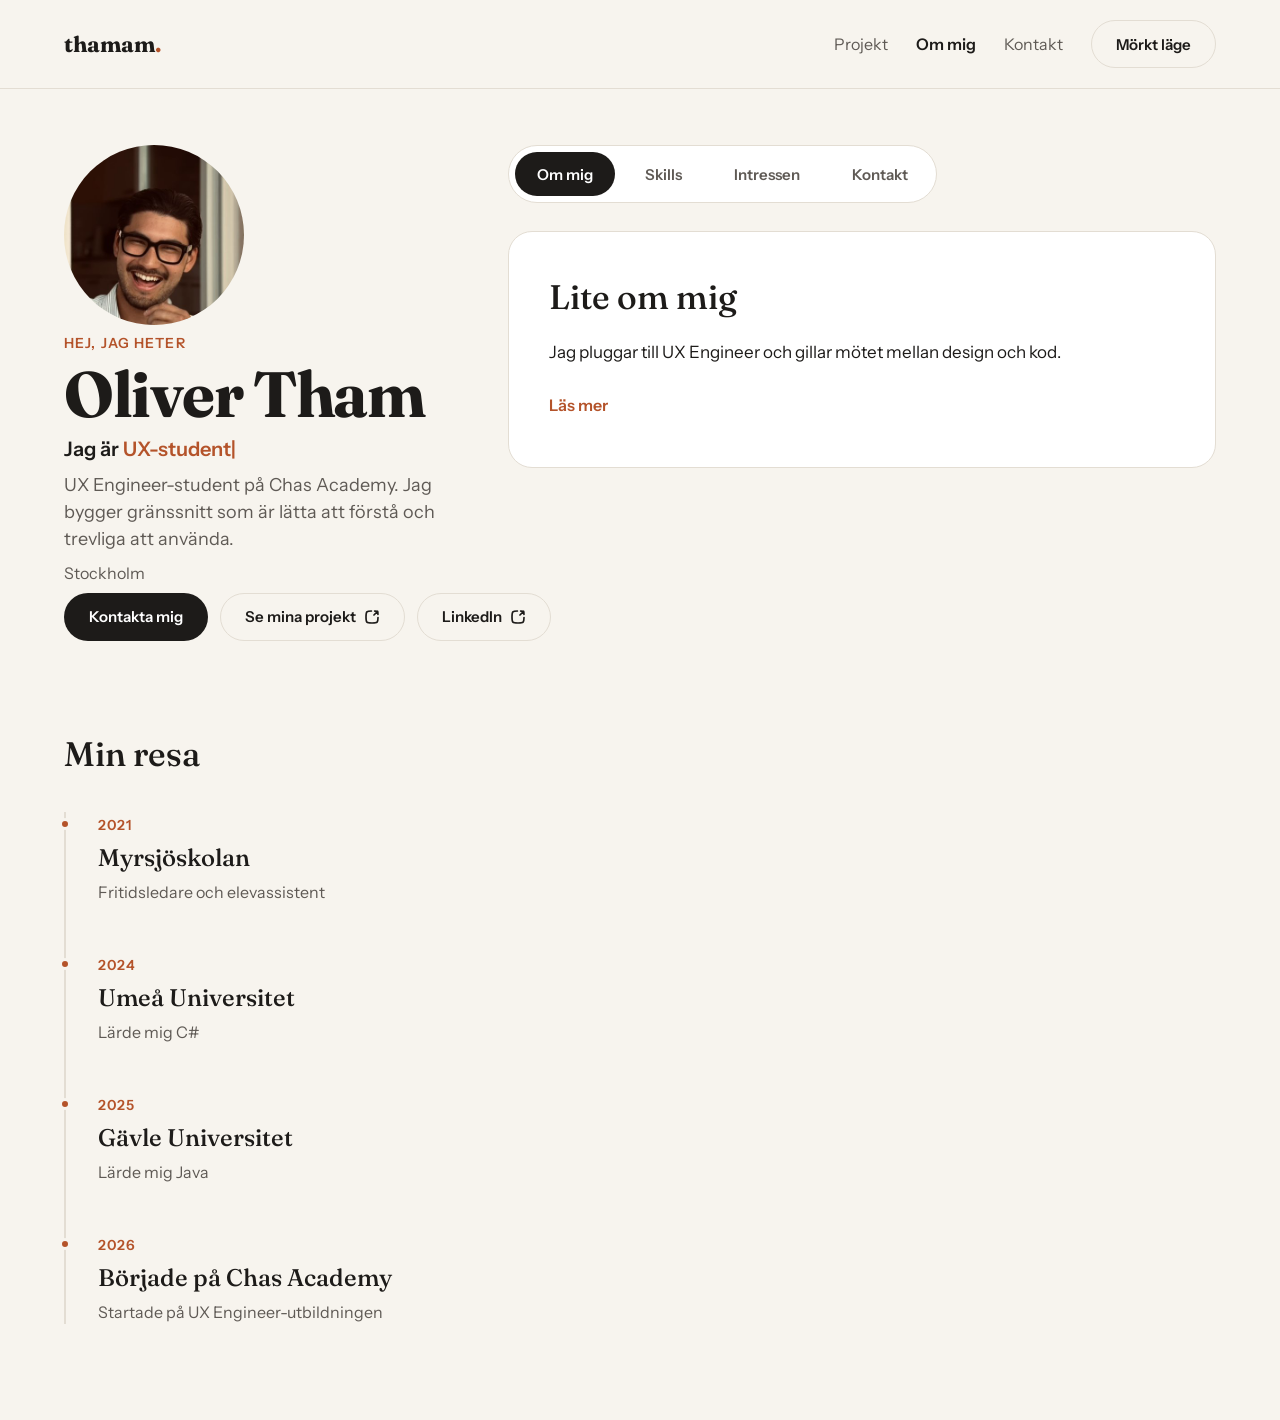
==== index.html @ d48591b9 "Lägg till SVG-ikoner för externa länkar och justera CSS för att inkludera dem" ====
<!doctype html>
<html lang="sv">
  <head>
    <meta charset="UTF-8" />
    <meta name="viewport" content="width=device-width, initial-scale=1.0" />
    <title>Om mig – Oliver Tham</title>
    <meta
      name="description"
      content="Oliver Tham – UX Engineer-student på Chas Academy i Stockholm. Jag bygger gränssnitt som är lätta att förstå och trevliga att använda."
    />

    <!-- Favicon -->
    <link rel="icon" type="image/png" sizes="32x32" href="favicon-32.png" />
    <link rel="apple-touch-icon" href="apple-touch-icon.png" />

    <!-- Förhandsvisning när länken delas (LinkedIn) -->
    <meta property="og:type" content="website" />
    <meta property="og:url" content="https://gittytham.github.io/Om-mig/" />
    <meta property="og:title" content="Oliver Tham – UX Engineer-student" />
    <meta
      property="og:description"
      content="Jag bygger gränssnitt som är lätta att förstå och trevliga att använda."
    />
    <meta
      property="og:image"
      content="https://gittytham.github.io/Om-mig/og-image.jpg"
    />
    <meta property="og:image:width" content="1200" />
    <meta property="og:image:height" content="630" />
    <meta name="twitter:card" content="summary_large_image" />

    <link rel="preconnect" href="https://fonts.googleapis.com" />
    <link rel="preconnect" href="https://fonts.gstatic.com" crossorigin />
    <link
      href="https://fonts.googleapis.com/css2?family=Fraunces:opsz,wght@9..144,500;9..144,700&family=Instrument+Sans:wght@400;500;600&display=swap"
      rel="stylesheet"
    />
    <link rel="stylesheet" href="styles.css" />
    <!--  mörkt läge direkt, innan sidan öppnas, så den inte blinkar vitt -->
    <script>
      try {
        const saved = localStorage.getItem("theme");
        const prefersDark = matchMedia("(prefers-color-scheme: dark)").matches;
        if (saved === "dark" || (!saved && prefersDark)) {
          document.documentElement.classList.add("dark");
        }
      } catch (e) {}
    </script>
    <script src="script.js" defer></script>
  </head>
  <body>
    <header class="site-header">
      <a href="#" class="logo">thamam<span class="logo-dot">.</span></a>
      <nav>
        <a href="https://github.com/GittyTham" target="_blank" rel="noopener"
          >Projekt</a
        >
        <a href="#" aria-current="page">Om mig</a>
        <a href="#kontakt">Kontakt</a>
        <button id="theme-toggle" type="button" aria-pressed="false">
          Mörkt läge
        </button>
      </nav>
    </header>

    <main class="layout">
      <!-- Vänster spalten: profil -->
      <section class="profile">
        <img
          src="Oliver-profil.jpg"
          alt="Porträtt av Oliver Tham"
          class="profile-img"
        />
        <p class="eyebrow">Hej, jag heter</p>
        <h1>Oliver Tham</h1>
        <p class="role" aria-label="Jag är UX-student, kodare och designer">
          <span aria-hidden="true"
            >Jag är <span id="typewriter"></span
            ><span class="cursor">|</span></span
          >
        </p>
        <p class="intro">
          UX Engineer-student på Chas Academy. Jag bygger gränssnitt som är
          lätta att förstå och trevliga att använda.
        </p>
        <p class="location">Stockholm</p>
        <div class="buttons">
          <a href="#kontakt" class="btn btn-primary">Kontakta mig</a>
          <a
            href="https://github.com/GittyTham"
            class="btn btn-secondary btn-external"
            target="_blank"
            rel="noopener"
            >Se mina projekt</a
          >
          <a
            href="https://www.linkedin.com/in/oliver-tham-765064226/"
            class="btn btn-secondary btn-external"
            target="_blank"
            rel="noopener"
            >LinkedIn</a
          >
        </div>
      </section>

      <!-- Höger spalt - flikar -->
      <section class="content">
        <div class="tabs" role="tablist" aria-label="Om mig">
          <button
            class="tab active"
            data-tab="om"
            id="tab-om"
            aria-controls="om"
            role="tab"
            aria-selected="true"
          >
            Om mig
          </button>
          <button
            class="tab"
            data-tab="skills"
            id="tab-skills"
            aria-controls="skills"
            role="tab"
            aria-selected="false"
          >
            Skills
          </button>
          <button
            class="tab"
            data-tab="intressen"
            id="tab-intressen"
            aria-controls="intressen"
            role="tab"
            aria-selected="false"
          >
            Intressen
          </button>
          <button
            class="tab"
            data-tab="kontakt"
            id="tab-kontakt"
            aria-controls="kontakt"
            role="tab"
            aria-selected="false"
          >
            Kontakt
          </button>
        </div>

        <div
          class="panel"
          id="om"
          role="tabpanel"
          aria-labelledby="tab-om"
          tabindex="0"
        >
          <h2>Lite om mig</h2>
          <p>
            Jag pluggar till UX Engineer och gillar mötet mellan design och kod.
          </p>
          <!-- Visa mer class/button -->
          <p class="more-text" hidden>
            Jag har gjort/varit med på två hackathons. Ett var med Chas och ett
            var med företaget Sogeti.
          </p>
          <button id="read-more" type="button" aria-expanded="false">
            Läs mer
          </button>
        </div>
        <div
          class="panel"
          id="skills"
          role="tabpanel"
          aria-labelledby="tab-skills"
          tabindex="0"
          hidden
        >
          <h2>Det jag jobbar med</h2>
          <ul class="skill-list">
            <li>HTML - Grundläggande</li>
            <li>CSS - Grundläggande</li>
            <li>JavaScript - Lär mig nu</li>
            <li>C# - Grundläggande</li>
            <li>Java - Grundläggande</li>
          </ul>
        </div>
        <div
          class="panel"
          id="intressen"
          role="tabpanel"
          aria-labelledby="tab-intressen"
          tabindex="0"
          hidden
        >
          <h2>Utanför studierna</h2>
          <ul class="interest-list">
            <li>Spela dataspel</li>
            <li>Umgås med kompisar</li>
            <li>Kolla på film</li>
            <li>Laga mat</li>
          </ul>
        </div>

        <div
          class="panel"
          id="kontakt"
          role="tabpanel"
          aria-labelledby="tab-kontakt"
          tabindex="0"
          hidden
        >
          <h2>Säg hej</h2>
          <form id="contact-form" novalidate>
            <label for="namn">Namn</label>
            <input type="text" id="namn" name="namn" required />

            <label for="epost">E-post</label>
            <input type="email" name="epost" id="epost" required />

            <label for="meddelande">Meddelande</label>
            <textarea
              id="meddelande"
              name="meddelande"
              rows="4"
              required
            ></textarea>

            <button type="submit">Skicka</button>
            <p id="form-message" class="form-message" role="status"></p>
          </form>
        </div>
      </section>
    </main>
    <!-- TIMELINE -->
    <section class="timeline-section">
      <h2>Min resa</h2>

      <ol class="timeline"></ol>
      <!-- <li class="timeline-item">
          <span class="timeline-year">2021</span>
          <h3>Jobbade på Myrsjöskolan</h3>
          <p>Fritidspedagog och extra stöd</p>
        </li>

        <li class="timeline-item">
          <span class="timeline-year">2025</span>
          <h3>Umeå Universitet</h3>
          <p>Lärde mig C#</p>
        </li>

        <li class="timeline-item">
          <span class="timeline-year">2025</span>
          <h3>Gävle Universitet</h3>
          <p>Lärde mig Java</p>
        </li>

        <li class="timeline-item">
          <span class="timeline-year">2026</span>
          <h3>Började på Chas Academy</h3>
          <p>Startade på UX Engineer-utbildningen</p>
        </li> -->
    </section>
  </body>
</html>
---- styles.css ----
/* Variablerna med färger */
:root {
  --bg: #f7f4ee;
  --surface: #ffffff;
  --text: #1d1b19;
  --muted: #5f5a55;
  --border: #e3ddd3;
  --accent: #b4532a;
  --btn-bg: #1d1b19;
  --btn-text: #ffffff;
  --error: #b3261e;
  --success: #2f6f4e;

  --font-display: "Fraunces", Georgia, serif;
  --font-body: "Instrument Sans", system-ui, sans-serif;
  --radius: 1.5rem;
}

/* Mörkt Läge */
html.dark {
  --bg: #16151a;
  --surface: #201f25;
  --text: #f2efe8;
  --muted: #a8a4a0;
  --border: #35333b;
  --accent: #e08a5f;
  --btn-bg: #f2efe8;
  --btn-text: #16151a;
  --error: #f2a39c;
  --success: #8fd3ad;
}

/* Grund */
*,
*::before,
*::after {
  box-sizing: border-box;
}
body {
  margin: 0;
  font-family: var(--font-body);
  line-height: 1.5;
  background: var(--bg);
  color: var(--text);
  transition:
    background 0.25s,
    color 0.25s;
}
img {
  max-width: 100%;
  display: block;
}

/* Osäker om jag ska ha kvar ( !important)? . Den gör så att hidden alltid döljer, även om vi sätter display på elementet */
[hidden] {
  display: none;
}

/* header */
.site-header {
  display: flex;
  justify-content: space-between;
  align-items: center;
  padding: 1.25rem 4rem;
}
.site-header nav {
  display: flex;
  align-items: center;
  gap: 1.75rem;
}

/* Huvud layout - två spalter */
.layout {
  display: grid;
  grid-template-columns: 23.75rem 1fr;
  gap: 4rem;
  max-width: 80rem;
  margin: 0 auto;
  padding: 3.5rem 4rem;
}

/* vänster profil */
.profile {
  display: flex;
  flex-direction: column;
  gap: 0.5rem;
}
.profile-img {
  width: 11.25rem;
  height: 11.25rem;
  border-radius: 50%;
  object-fit: cover;
}
.buttons {
  display: flex;
  gap: 0.75rem;
}

/* Höger - flikar */
.content {
  display: flex;
  flex-direction: column;
  gap: 1.75rem;
}

.tabs {
  display: flex;
  gap: 0.5rem;
}

.panel {
  padding: 2.5rem;
}

/* FORMULÄRET */
form {
  display: flex;
  flex-direction: column;
  gap: 0.5rem;
  max-width: 28.75rem;
}

/* MOBIL */

@media (max-width: 50em) {
  .site-header {
    padding: 1rem 1.25rem;
  }
  .layout {
    grid-template-columns: 1fr;
    gap: 2.5rem;
    padding: 2rem 1.25rem;
  }

  .site-header {
    flex-wrap: wrap;
    gap: 0.75rem;
  }
  .site-header nav {
    flex-wrap: wrap;
    gap: 1rem;
  }

  .buttons {
    flex-wrap: wrap;
  }

  .panel {
    padding: 1.5rem;
  }
}

/* Typografi */
h1,
h2,
.logo {
  font-family: var(--font-display);
  margin: 0;
}

h1 {
  font-size: clamp(3rem, 8vw, 4rem);
  line-height: 1;
  letter-spacing: -0.02em;
}
h2 {
  font-size: 2.125rem;
  font-weight: 500;
  margin-bottom: 1rem;
}

.eyebrow {
  margin: 0;
  font-size: 0.875rem;
  font-weight: 600;
  letter-spacing: 0.08em;
  text-transform: uppercase;
  color: var(--accent);
}

.intro,
.location {
  color: var(--muted);
  margin: 0;
}

.intro {
  font-size: 1.125rem;
}

/* Header */
.site-header {
  border-bottom: 1px solid var(--border);
}

.logo {
  font-size: 1.375rem;
  font-weight: 700;
  color: var(--text);
  text-decoration: none;
}
.logo-dot {
  color: var(--accent);
}

.site-header nav a {
  color: var(--muted);
  text-decoration: none;
}
.site-header nav a:hover,
.site-header nav a[aria-current="page"] {
  color: var(--text);
  font-weight: 600;
}

/* KNAPPAR */
button {
  font-family: inherit;
  cursor: pointer;
  white-space: nowrap;
}

.btn,
#theme-toggle,
form button {
  display: inline-flex;
  align-items: center;
  min-height: 3rem;
  padding: 0 1.5rem;
  border-radius: 999px;
  font-size: 0.9375rem;
  font-weight: 600;
  white-space: nowrap;
  text-decoration: none;
  border: 1px solid transparent;
  transition:
    transform 0.15s,
    opacity 0.15s;
}

.btn:hover,
form button:hover {
  transform: translateY(-2px);
}

.btn-primary,
form button {
  background: var(--btn-bg);
  color: var(--btn-text);
  align-self: flex-start;
}

.btn-secondary,
#theme-toggle {
  background: transparent;
  color: var(--text);
  border-color: var(--border);
}
.btn-external::after {
  content: "";
  width: 16px;
  height: 16px;
  margin-left: 8px;
  background-color: currentColor;
  mask: url("icon-link.svg") center / contain no-repeat;
}

/* Syns när man tabbar med tangentbordet */
:focus-visible {
  outline: 3px solid var(--accent);
  outline-offset: 3px;
}

/* Flikar */
.tabs {
  align-self: flex-start;
  padding: 0.375rem;
  background: var(--surface);
  border: 1px solid var(--border);
  border-radius: 999px;
}

.tab {
  min-height: 2.75rem;
  padding: 0 1.375rem;
  border: 0;
  border-radius: 999px;
  background: transparent;
  color: var(--muted);
  font-size: 0.9375rem;
  font-weight: 600;
  transition:
    background 0.2s,
    color 0.2s;
}

.tab:hover {
  /* background: var(--btn-bg); */
  color: var(--text);
}

.tab.active {
  background: var(--btn-bg);
  color: var(--btn-text);
}

/* PANELER */
.panel {
  background: var(--surface);
  border: 1px solid var(--border);
  border-radius: var(--radius);
}

.panel p {
  font-size: 1.0625rem;
  max-width: 38.75rem;
}

.more-text {
  color: var(--muted);
}

#read-more {
  min-height: 2.75rem;
  padding: 0;
  border: 0;
  background: none;
  color: var(--accent);
  font-size: 1rem;
  font-weight: 600;
}
/* SKILLS SOM KORT */
.skill-list {
  list-style: none;
  padding: 0;
  margin: 0;
  display: grid;
  grid-template-columns: repeat(2, 1fr);
  gap: 1rem;
}

.skill-list li {
  padding: 1.25rem;
  background: var(--bg);
  border: 1px solid var(--border);
  border-radius: 1rem;
  font-weight: 600;
}

/* INTRESSEN SOM "PILLER" */
.interest-list {
  list-style: none;
  padding: 0;
  margin: 0;
  display: flex;
  flex-wrap: wrap;
  gap: 0.75rem;
}
.interest-list li {
  padding: 0.75rem 1.25rem;
  border: 1px solid var(--border);
  border-radius: 999px;
}
/* FORMULÄR */
label {
  font-size: 0.875rem;
  font-weight: 600;
  margin-top: 0.5rem;
}
input,
textarea {
  padding: 0.75rem 0.875rem;
  font: inherit;
  color: var(--text);
  background: var(--bg);
  border: 1px solid var(--border);
  border-radius: 0.625rem;
}
textarea {
  resize: vertical;
}
form button {
  margin-top: 0.75rem;
  border: 0;
}

@media (max-width: 50em) {
  .skill-list {
    grid-template-columns: 1fr;
  }
}

/* Type writer */
.role {
  margin: 0;
  font-size: 1.25rem;
  font-weight: 600;
}
#typewriter,
.cursor {
  color: var(--accent);
}

.cursor {
  animation: blink 1s step-end infinite;
}

@keyframes blink {
  50% {
    opacity: 0;
  }
}

/* Formulär meddelande */

.form-message {
  margin: 0.5rem;
  font-weight: 600;
}

.form-message.error {
  color: var(--error);
}

.form-message.success {
  color: var(--success);
}

/* tids linje */

.timeline-section {
  max-width: 80rem;
  margin: 0 auto;
  padding: 2rem 4rem 6rem;
}

.timeline {
  list-style: none;
  margin: 2rem 0 0;
  padding: 0 0 0 2rem;
  border-left: 2px solid var(--border);
  display: flex;
  flex-direction: column;
  gap: 3rem;
}

.timeline-item {
  position: relative;
  max-width: 40rem;
}

/* Pricken på linjen */
.timeline-item::before {
  content: "";
  position: absolute;
  left: calc(-2rem - 0.4375rem);
  top: 0.375rem;
  width: 0.75rem;
  height: 0.75rem;
  border-radius: 50%;
  background: var(--accent);
  border: 3px solid var(--bg);
}

.timeline-year {
  font-size: 0.875rem;
  font-weight: 600;
  letter-spacing: 0.08em;
  color: var(--accent);
}

.timeline-item h3 {
  margin: 0.25rem 0;
  font-family: var(--font-display);
  font-size: 1.5rem;
  font-weight: 500;
}

.timeline-item p {
  margin: 0;
  color: var(--muted);
}

/* Startläge för animationen : osynlig oh lite nedflyttad */
.timeline.animate .timeline-item {
  opacity: 0;
  transform: translateY(1.5rem);
  transition:
    opacity 0.6s ease,
    transform 0.6s ease;
}

/*När JS lägger till .visible: tona in */
.timeline.animate .timeline-item.visible {
  opacity: 1;
  transform: none;
}

/* Respektera användare som vill ha mindre rörelse */
@media (prefers-reduced-motion: reduce) {
  .timeline.animate .timeline-item {
    opacity: 1;
    transform: none;
    transition: none;
  }
}

@media (max-width: 50em) {
  .timeline-section {
    padding: 1rem 1.25rem 4rem;
  }

  .tabs {
    display: grid;
    grid-template-columns: repeat(2, 1fr);
    align-self: stretch;
    border-radius: var(--radius);
  }
}
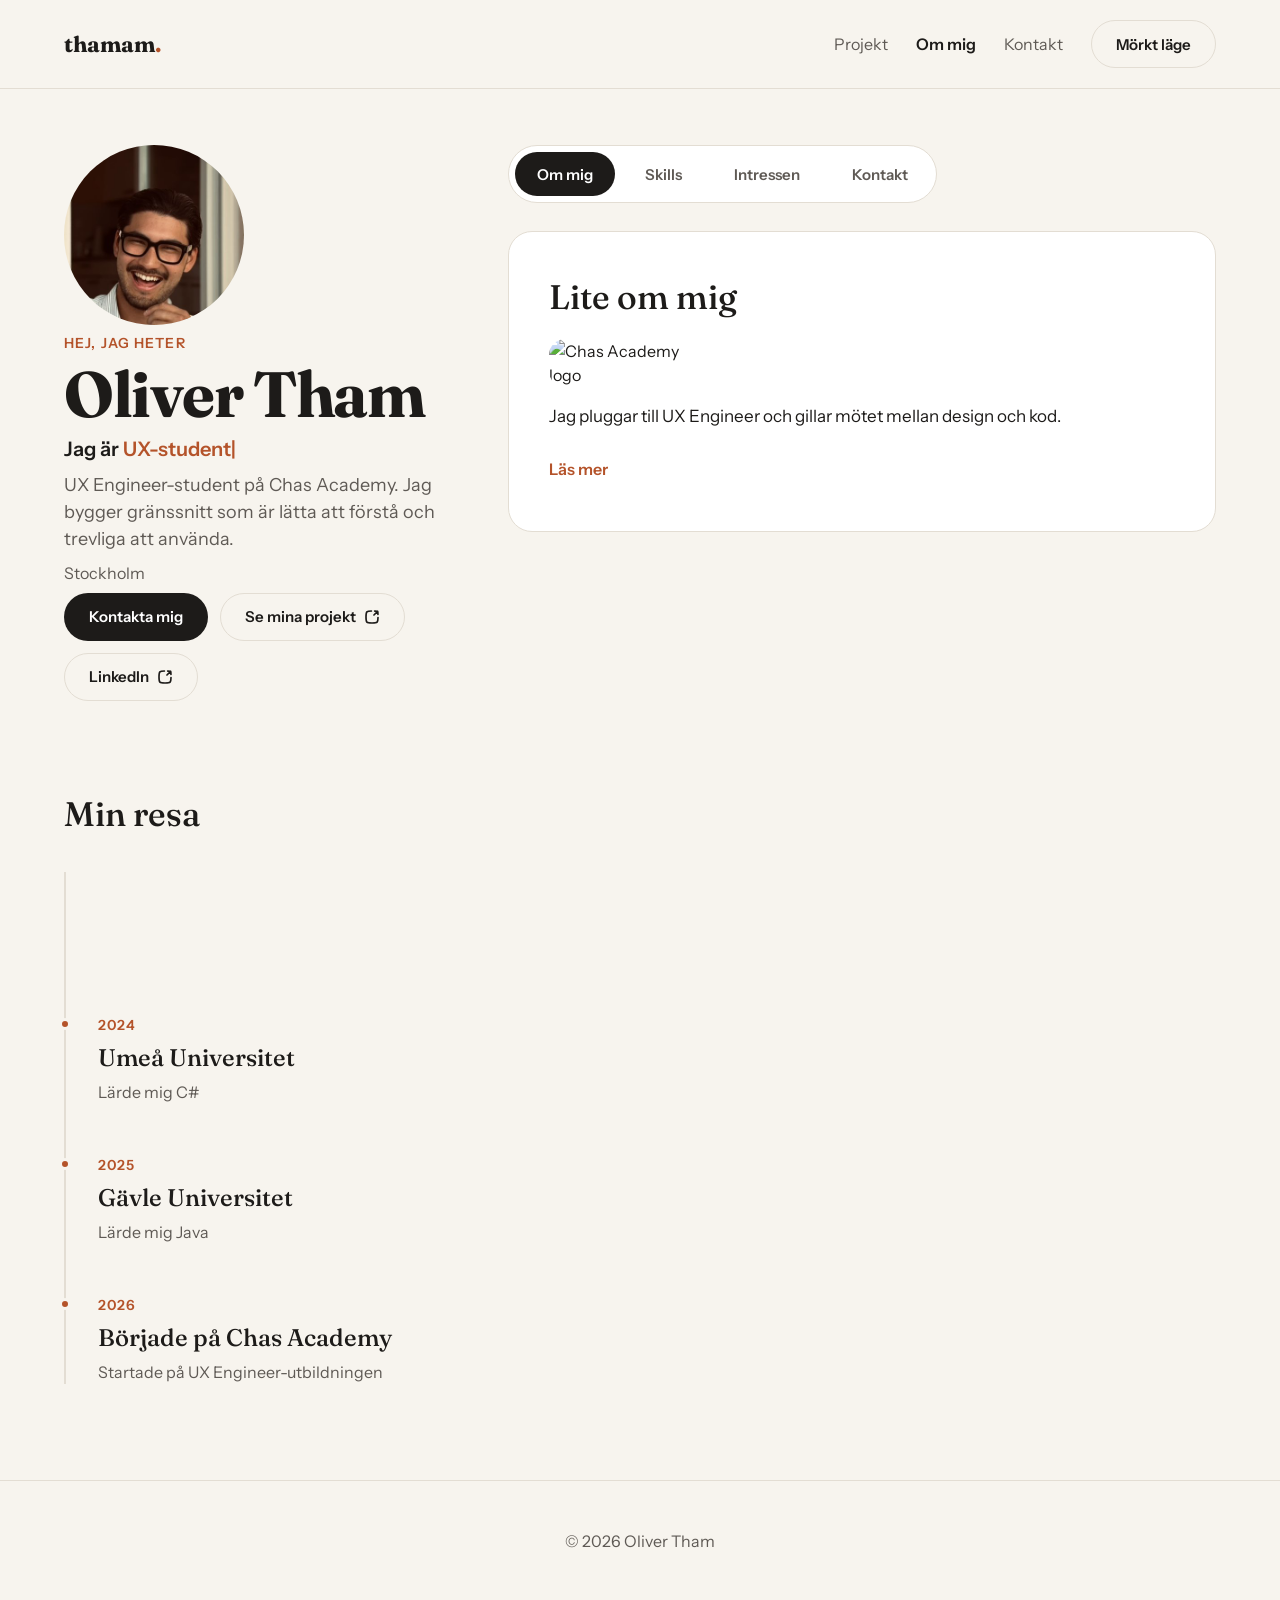
==== commit ff321635: "Uppdatera meta-taggar för delning och förbättra tillgänglighet i formulär och layout" ====
--- a/index.html
+++ b/index.html
@@ -15,7 +15,10 @@
 
     <!-- Förhandsvisning när länken delas (LinkedIn) -->
     <meta property="og:type" content="website" />
-    <meta property="og:url" content="https://gittytham.github.io/Om-mig/" />
+    <meta
+      property="og:url"
+      content="https://gittytham.github.io/Om-mig-inlamning/"
+    />
     <meta property="og:title" content="Oliver Tham – UX Engineer-student" />
     <meta
       property="og:description"
@@ -23,7 +26,7 @@
     />
     <meta
       property="og:image"
-      content="https://gittytham.github.io/Om-mig/og-image.jpg"
+      content="https://gittytham.github.io/Om-mig-inlamning/og-image.jpg"
     />
     <meta property="og:image:width" content="1200" />
     <meta property="og:image:height" content="630" />
@@ -36,16 +39,6 @@
       rel="stylesheet"
     />
     <link rel="stylesheet" href="styles.css" />
-    <!--  mörkt läge direkt, innan sidan öppnas, så den inte blinkar vitt -->
-    <script>
-      try {
-        const saved = localStorage.getItem("theme");
-        const prefersDark = matchMedia("(prefers-color-scheme: dark)").matches;
-        if (saved === "dark" || (!saved && prefersDark)) {
-          document.documentElement.classList.add("dark");
-        }
-      } catch (e) {}
-    </script>
     <script src="script.js" defer></script>
   </head>
   <body>
@@ -63,203 +56,196 @@
       </nav>
     </header>
 
-    <main class="layout">
-      <!-- Vänster spalten: profil -->
-      <section class="profile">
-        <img
-          src="Oliver-profil.jpg"
-          alt="Porträtt av Oliver Tham"
-          class="profile-img"
-        />
-        <p class="eyebrow">Hej, jag heter</p>
-        <h1>Oliver Tham</h1>
-        <p class="role" aria-label="Jag är UX-student, kodare och designer">
-          <span aria-hidden="true"
-            >Jag är <span id="typewriter"></span
-            ><span class="cursor">|</span></span
-          >
-        </p>
-        <p class="intro">
-          UX Engineer-student på Chas Academy. Jag bygger gränssnitt som är
-          lätta att förstå och trevliga att använda.
-        </p>
-        <p class="location">Stockholm</p>
-        <div class="buttons">
-          <a href="#kontakt" class="btn btn-primary">Kontakta mig</a>
-          <a
-            href="https://github.com/GittyTham"
-            class="btn btn-secondary btn-external"
-            target="_blank"
-            rel="noopener"
-            >Se mina projekt</a
-          >
-          <a
-            href="https://www.linkedin.com/in/oliver-tham-765064226/"
-            class="btn btn-secondary btn-external"
-            target="_blank"
-            rel="noopener"
-            >LinkedIn</a
-          >
-        </div>
-      </section>
-
-      <!-- Höger spalt - flikar -->
-      <section class="content">
-        <div class="tabs" role="tablist" aria-label="Om mig">
-          <button
-            class="tab active"
-            data-tab="om"
-            id="tab-om"
-            aria-controls="om"
-            role="tab"
-            aria-selected="true"
-          >
-            Om mig
-          </button>
-          <button
-            class="tab"
-            data-tab="skills"
-            id="tab-skills"
-            aria-controls="skills"
-            role="tab"
-            aria-selected="false"
-          >
-            Skills
-          </button>
-          <button
-            class="tab"
-            data-tab="intressen"
-            id="tab-intressen"
-            aria-controls="intressen"
-            role="tab"
-            aria-selected="false"
-          >
-            Intressen
-          </button>
-          <button
-            class="tab"
-            data-tab="kontakt"
-            id="tab-kontakt"
-            aria-controls="kontakt"
-            role="tab"
-            aria-selected="false"
-          >
-            Kontakt
-          </button>
-        </div>
-
-        <div
-          class="panel"
-          id="om"
-          role="tabpanel"
-          aria-labelledby="tab-om"
-          tabindex="0"
-        >
-          <h2>Lite om mig</h2>
-          <p>
-            Jag pluggar till UX Engineer och gillar mötet mellan design och kod.
+    <main>
+      <div class="layout">
+        <!-- Vänster spalten: profil -->
+        <section class="profile">
+          <img
+            src="Oliver-profil.jpg"
+            alt="Porträtt av Oliver Tham"
+            class="profile-img"
+          />
+          <p class="eyebrow">Hej, jag heter</p>
+          <h1>Oliver Tham</h1>
+          <p class="role">
+            <span class="visually-hidden"
+              >Jag är UX-student, kodare och designer</span
+            >
+            <span aria-hidden="true"
+              >Jag är <span id="typewriter"></span
+              ><span class="cursor">|</span></span
+            >
           </p>
-          <!-- Visa mer class/button -->
-          <p class="more-text" hidden>
-            Jag har gjort/varit med på två hackathons. Ett var med Chas och ett
-            var med företaget Sogeti.
+          <p class="intro">
+            UX Engineer-student på Chas Academy. Jag bygger gränssnitt som är
+            lätta att förstå och trevliga att använda.
           </p>
-          <button id="read-more" type="button" aria-expanded="false">
-            Läs mer
-          </button>
-        </div>
-        <div
-          class="panel"
-          id="skills"
-          role="tabpanel"
-          aria-labelledby="tab-skills"
-          tabindex="0"
-          hidden
-        >
-          <h2>Det jag jobbar med</h2>
-          <ul class="skill-list">
-            <li>HTML - Grundläggande</li>
-            <li>CSS - Grundläggande</li>
-            <li>JavaScript - Lär mig nu</li>
-            <li>C# - Grundläggande</li>
-            <li>Java - Grundläggande</li>
-          </ul>
-        </div>
-        <div
-          class="panel"
-          id="intressen"
-          role="tabpanel"
-          aria-labelledby="tab-intressen"
-          tabindex="0"
-          hidden
-        >
-          <h2>Utanför studierna</h2>
-          <ul class="interest-list">
-            <li>Spela dataspel</li>
-            <li>Umgås med kompisar</li>
-            <li>Kolla på film</li>
-            <li>Laga mat</li>
-          </ul>
-        </div>
-
-        <div
-          class="panel"
-          id="kontakt"
-          role="tabpanel"
-          aria-labelledby="tab-kontakt"
-          tabindex="0"
-          hidden
-        >
-          <h2>Säg hej</h2>
-          <form id="contact-form" novalidate>
-            <label for="namn">Namn</label>
-            <input type="text" id="namn" name="namn" required />
-
-            <label for="epost">E-post</label>
-            <input type="email" name="epost" id="epost" required />
-
-            <label for="meddelande">Meddelande</label>
-            <textarea
-              id="meddelande"
-              name="meddelande"
-              rows="4"
-              required
-            ></textarea>
-
-            <button type="submit">Skicka</button>
-            <p id="form-message" class="form-message" role="status"></p>
-          </form>
-        </div>
+          <p class="location">Stockholm</p>
+          <div class="buttons">
+            <a href="#kontakt" class="btn btn-primary">Kontakta mig</a>
+            <a
+              href="https://github.com/GittyTham"
+              class="btn btn-secondary btn-external"
+              target="_blank"
+              rel="noopener"
+              >Se mina projekt</a
+            >
+            <a
+              href="https://www.linkedin.com/in/oliver-tham-765064226/"
+              class="btn btn-secondary btn-external"
+              target="_blank"
+              rel="noopener"
+              >LinkedIn</a
+            >
+          </div>
+        </section>
+
+        <!-- Höger spalt - flikar -->
+        <section class="content">
+          <div class="tabs" role="tablist" aria-label="Om mig">
+            <button
+              class="tab active"
+              data-tab="om"
+              id="tab-om"
+              aria-controls="om"
+              role="tab"
+              aria-selected="true"
+            >
+              Om mig
+            </button>
+            <button
+              class="tab"
+              data-tab="skills"
+              id="tab-skills"
+              aria-controls="skills"
+              role="tab"
+              aria-selected="false"
+            >
+              Skills
+            </button>
+            <button
+              class="tab"
+              data-tab="intressen"
+              id="tab-intressen"
+              aria-controls="intressen"
+              role="tab"
+              aria-selected="false"
+            >
+              Intressen
+            </button>
+            <button
+              class="tab"
+              data-tab="kontakt"
+              id="tab-kontakt"
+              aria-controls="kontakt"
+              role="tab"
+              aria-selected="false"
+            >
+              Kontakt
+            </button>
+          </div>
+
+          <div
+            class="panel"
+            id="om"
+            role="tabpanel"
+            aria-labelledby="tab-om"
+            tabindex="0"
+          >
+            <h2>Lite om mig</h2>
+            <img
+              src="chas-logo.png"
+              alt="Chas Academy logo"
+              class="about-img"
+            />
+            <p>
+              Jag pluggar till UX Engineer och gillar mötet mellan design och
+              kod.
+            </p>
+            <!-- Visa mer class/button -->
+            <p class="more-text" hidden>
+              Jag har gjort/varit med på två hackathons. Ett var med Chas och
+              ett var med företaget Sogeti.
+            </p>
+            <button id="read-more" type="button" aria-expanded="false">
+              Läs mer
+            </button>
+          </div>
+          <div
+            class="panel"
+            id="skills"
+            role="tabpanel"
+            aria-labelledby="tab-skills"
+            tabindex="0"
+            hidden
+          >
+            <h2>Det jag jobbar med</h2>
+            <ul class="skill-list">
+              <li>HTML - Grundläggande</li>
+              <li>CSS - Grundläggande</li>
+              <li>JavaScript - Lär mig nu</li>
+              <li>C# - Grundläggande</li>
+              <li>Java - Grundläggande</li>
+            </ul>
+          </div>
+          <div
+            class="panel"
+            id="intressen"
+            role="tabpanel"
+            aria-labelledby="tab-intressen"
+            tabindex="0"
+            hidden
+          >
+            <h2>Utanför studierna</h2>
+            <ul class="interest-list">
+              <li>Spela dataspel</li>
+              <li>Umgås med kompisar</li>
+              <li>Kolla på film</li>
+              <li>Laga mat</li>
+            </ul>
+          </div>
+
+          <div
+            class="panel"
+            id="kontakt"
+            role="tabpanel"
+            aria-labelledby="tab-kontakt"
+            tabindex="0"
+            hidden
+          >
+            <h2>Säg hej</h2>
+            <form id="contact-form" novalidate>
+              <label for="namn">Namn</label>
+              <input type="text" id="namn" name="namn" required />
+
+              <label for="epost">E-post</label>
+              <input type="email" name="epost" id="epost" required />
+
+              <label for="meddelande">Meddelande</label>
+              <textarea
+                id="meddelande"
+                name="meddelande"
+                rows="4"
+                required
+              ></textarea>
+
+              <button type="submit">Skicka</button>
+              <p id="form-message" class="form-message" role="status"></p>
+            </form>
+          </div>
+        </section>
+      </div>
+
+      <!-- TIMELINE -->
+      <section class="timeline-section">
+        <h2>Min resa</h2>
+
+        <ol class="timeline"></ol>
       </section>
     </main>
-    <!-- TIMELINE -->
-    <section class="timeline-section">
-      <h2>Min resa</h2>
-
-      <ol class="timeline"></ol>
-      <!-- <li class="timeline-item">
-          <span class="timeline-year">2021</span>
-          <h3>Jobbade på Myrsjöskolan</h3>
-          <p>Fritidspedagog och extra stöd</p>
-        </li>
-
-        <li class="timeline-item">
-          <span class="timeline-year">2025</span>
-          <h3>Umeå Universitet</h3>
-          <p>Lärde mig C#</p>
-        </li>
-
-        <li class="timeline-item">
-          <span class="timeline-year">2025</span>
-          <h3>Gävle Universitet</h3>
-          <p>Lärde mig Java</p>
-        </li>
-
-        <li class="timeline-item">
-          <span class="timeline-year">2026</span>
-          <h3>Började på Chas Academy</h3>
-          <p>Startade på UX Engineer-utbildningen</p>
-        </li> -->
-    </section>
+
+    <footer class="site-footer">
+      <p>© 2026 Oliver Tham</p>
+    </footer>
   </body>
 </html>
--- a/styles.css
+++ b/styles.css
@@ -51,7 +51,6 @@
   display: block;
 }
 
-/* Osäker om jag ska ha kvar ( !important)? . Den gör så att hidden alltid döljer, även om vi sätter display på elementet */
 [hidden] {
   display: none;
 }
@@ -72,7 +71,7 @@
 /* Huvud layout - två spalter */
 .layout {
   display: grid;
-  grid-template-columns: 23.75rem 1fr;
+  grid-template-columns: 23.75rem minmax(0, 1fr);
   gap: 4rem;
   max-width: 80rem;
   margin: 0 auto;
@@ -94,6 +93,7 @@
 .buttons {
   display: flex;
   gap: 0.75rem;
+  flex-wrap: wrap;
 }
 
 /* Höger - flikar */
@@ -106,6 +106,7 @@
 .tabs {
   display: flex;
   gap: 0.5rem;
+  flex-wrap: wrap;
 }
 
 .panel {
@@ -139,10 +140,6 @@
   .site-header nav {
     flex-wrap: wrap;
     gap: 1rem;
-  }
-
-  .buttons {
-    flex-wrap: wrap;
   }
 
   .panel {
@@ -295,7 +292,6 @@
 }
 
 .tab:hover {
-  /* background: var(--btn-bg); */
   color: var(--text);
 }
 
@@ -347,19 +343,21 @@
   font-weight: 600;
 }
 
-/* INTRESSEN SOM "PILLER" */
+/* INTRESSEN */
 .interest-list {
   list-style: none;
   padding: 0;
   margin: 0;
-  display: flex;
-  flex-wrap: wrap;
-  gap: 0.75rem;
+  display: grid;
+  grid-template-columns: repeat(2, 1fr);
+  gap: 1rem;
 }
 .interest-list li {
-  padding: 0.75rem 1.25rem;
+  padding: 1.25rem 1.25rem;
+  background: var(--bg);
   border: 1px solid var(--border);
-  border-radius: 999px;
+  border-radius: 1rem;
+  font-weight: 600;
 }
 /* FORMULÄR */
 label {
@@ -384,8 +382,10 @@
   border: 0;
 }
 
+/* MOBIL */
 @media (max-width: 50em) {
-  .skill-list {
+  .skill-list,
+  .interest-list {
     grid-template-columns: 1fr;
   }
 }
@@ -496,7 +496,7 @@
   transform: none;
 }
 
-/* Respektera användare som vill ha mindre rörelse */
+/*  användare som vill ha mindre rörelse */
 @media (prefers-reduced-motion: reduce) {
   .timeline.animate .timeline-item {
     opacity: 1;
@@ -517,3 +517,32 @@
     border-radius: var(--radius);
   }
 }
+
+/* Bild i Om mig-panelen */
+.about-img {
+  width: 100%;
+  max-width: 10rem;
+  border-radius: 1rem;
+  margin-bottom: 1rem;
+}
+
+/* Footer */
+.site-footer {
+  border-top: 1px solid var(--border);
+  padding: 2rem 1.25rem;
+  text-align: center;
+  color: var(--muted);
+}
+
+/* Text för de med skärmläsare  */
+.visually-hidden {
+  position: absolute;
+  width: 1px;
+  height: 1px;
+  padding: 0;
+  margin: -1px;
+  overflow: hidden;
+  clip: rect(0 0 0 0);
+  white-space: nowrap;
+  border: 0;
+}
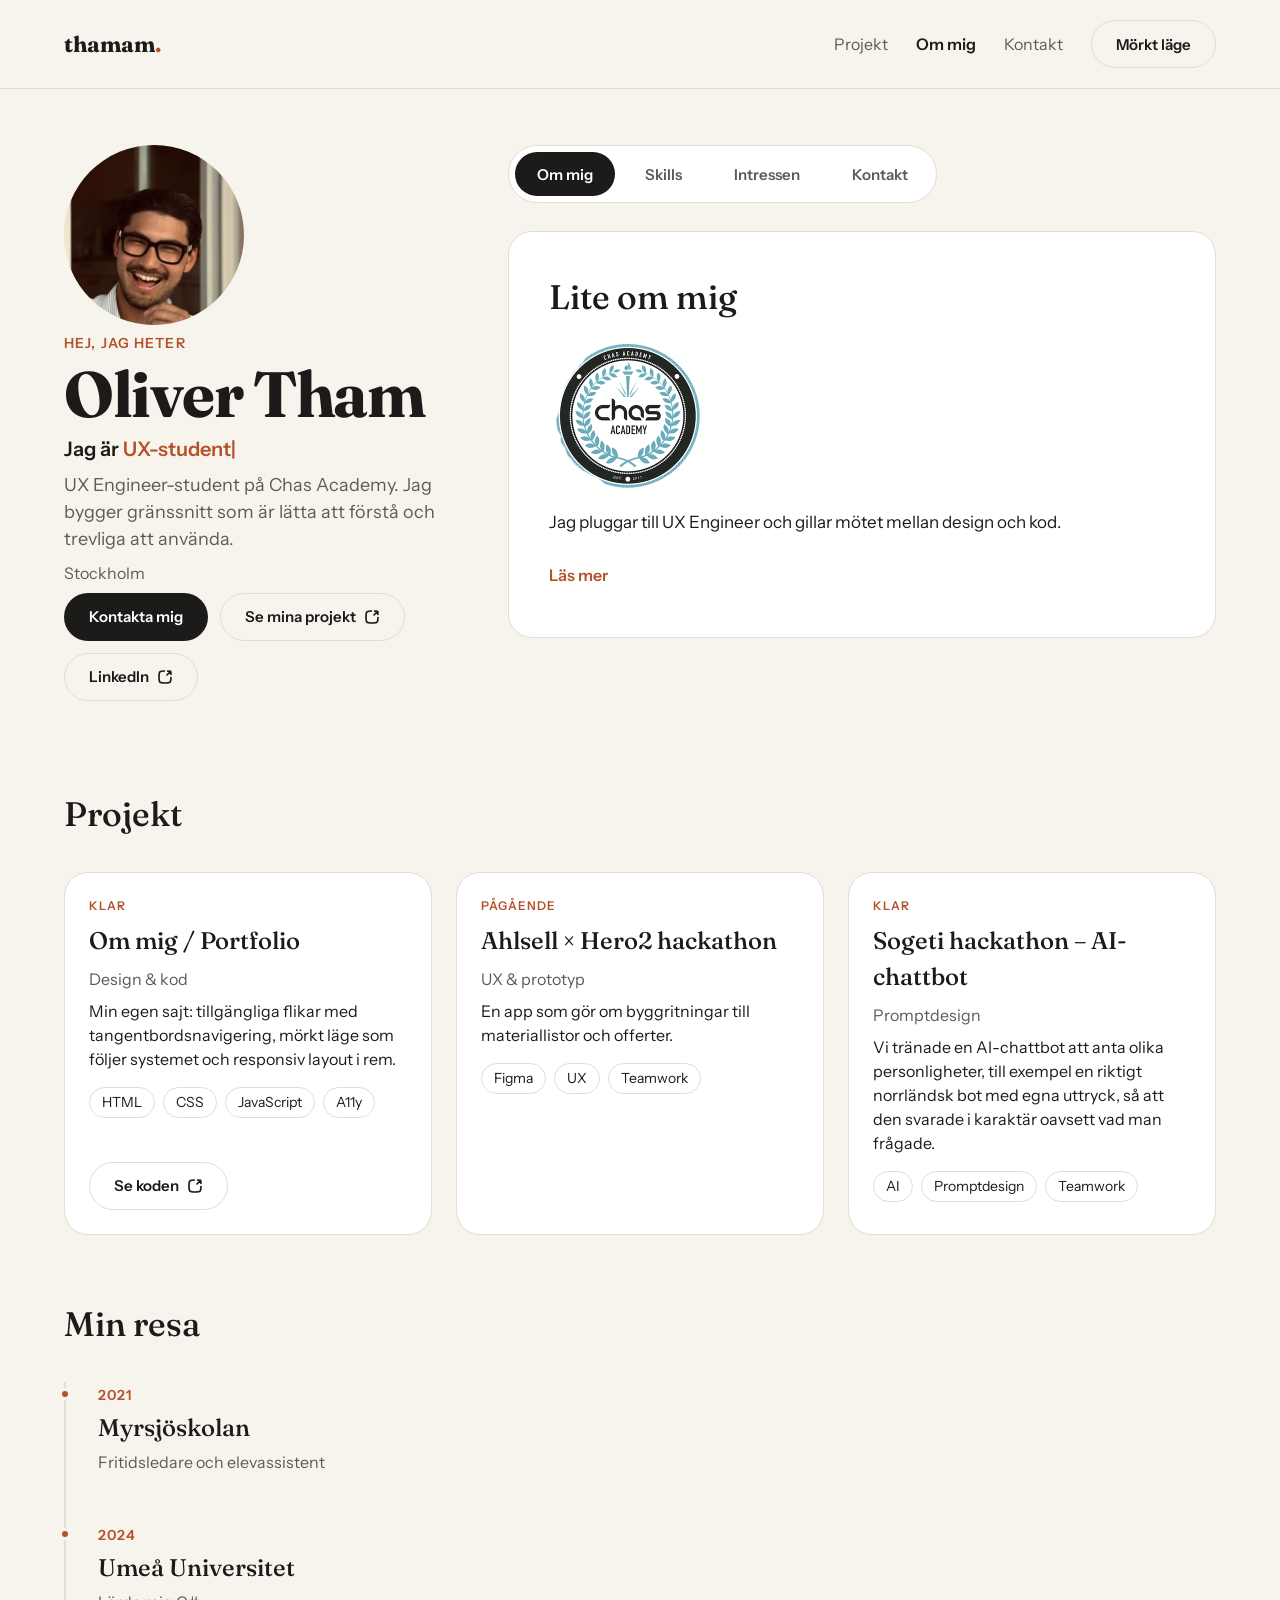
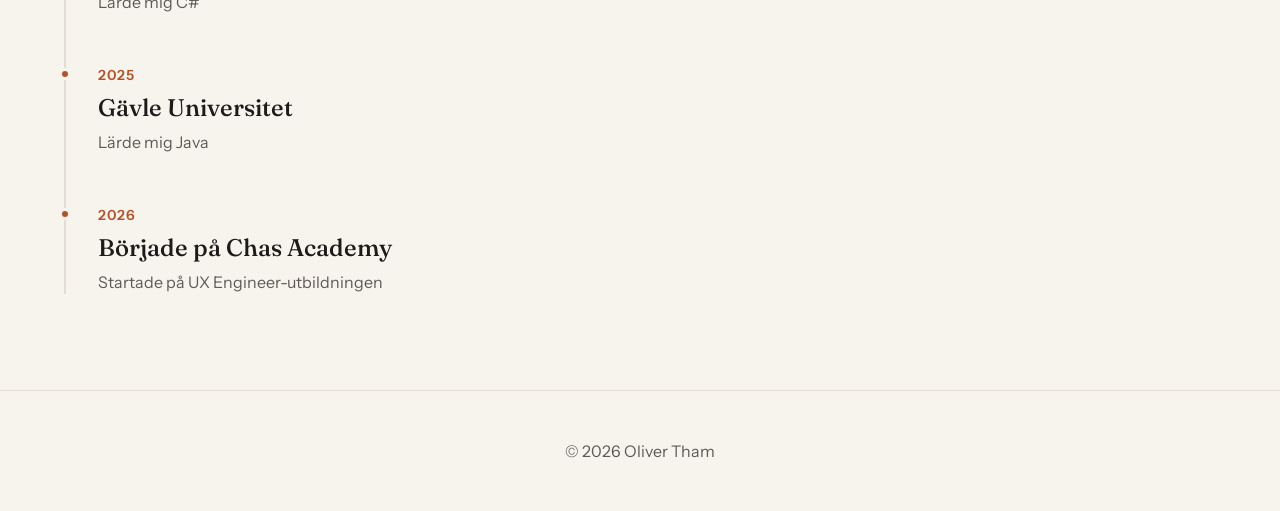
==== commit f2f73293: "Lägg till projektdel med dynamisk innehåll och styling för projektkort" ====
--- a/index.html
+++ b/index.html
@@ -45,9 +45,7 @@
     <header class="site-header">
       <a href="#" class="logo">thamam<span class="logo-dot">.</span></a>
       <nav>
-        <a href="https://github.com/GittyTham" target="_blank" rel="noopener"
-          >Projekt</a
-        >
+        <a href="#projekt">Projekt</a>
         <a href="#" aria-current="page">Om mig</a>
         <a href="#kontakt">Kontakt</a>
         <button id="theme-toggle" type="button" aria-pressed="false">
@@ -236,6 +234,16 @@
         </section>
       </div>
 
+      <!-- PROJEKT -->
+      <section
+        class="projects-section"
+        id="projekt"
+        aria-labelledby="projekt-rubrik"
+      >
+        <h2 id="projekt-rubrik">Projekt</h2>
+        <ul class="project-grid"></ul>
+      </section>
+
       <!-- TIMELINE -->
       <section class="timeline-section">
         <h2>Min resa</h2>
--- a/styles.css
+++ b/styles.css
@@ -426,6 +426,77 @@
   color: var(--success);
 }
 
+/* Projekt */
+.projects-section {
+  max-width: 80rem;
+  margin: 0 auto;
+  padding: 2rem 4rem;
+}
+
+.project-grid {
+  list-style: none;
+  margin: 2rem 0 0;
+  padding: 0;
+  display: grid;
+  grid-template-columns: repeat(auto-fill, minmax(18rem, 1fr));
+  gap: 1.5rem;
+}
+
+.project-card {
+  display: flex;
+  flex-direction: column;
+  gap: 0.5rem;
+  padding: 1.5rem;
+  background: var(--surface);
+  border: 1px solid var(--border);
+  border-radius: var(--radius);
+}
+
+.project-card h3 {
+  margin: 0;
+  font-family: var(--font-display);
+  font-size: 1.5rem;
+  font-weight: 500;
+}
+
+.project-card p {
+  margin: 0;
+}
+
+.project-status {
+  align-self: flex-start;
+  font-size: 0.75rem;
+  font-weight: 600;
+  letter-spacing: 0.08em;
+  text-transform: uppercase;
+  color: var(--accent);
+}
+
+.project-role {
+  color: var(--muted);
+}
+
+.project-tags {
+  list-style: none;
+  padding: 0;
+  margin: 0.5rem 0;
+  display: flex;
+  flex-wrap: wrap;
+  gap: 0.5rem;
+}
+
+.project-tags li {
+  font-size: 0.875rem;
+  padding: 0.25rem 0.75rem;
+  border: 1px solid var(--border);
+  border-radius: 999px;
+}
+
+.project-card .btn {
+  margin-top: auto;
+  align-self: flex-start;
+}
+
 /* tids linje */
 
 .timeline-section {
@@ -510,6 +581,10 @@
     padding: 1rem 1.25rem 4rem;
   }
 
+  .projects-section {
+    padding: 1rem 1.25rem;
+  }
+
   .tabs {
     display: grid;
     grid-template-columns: repeat(2, 1fr);
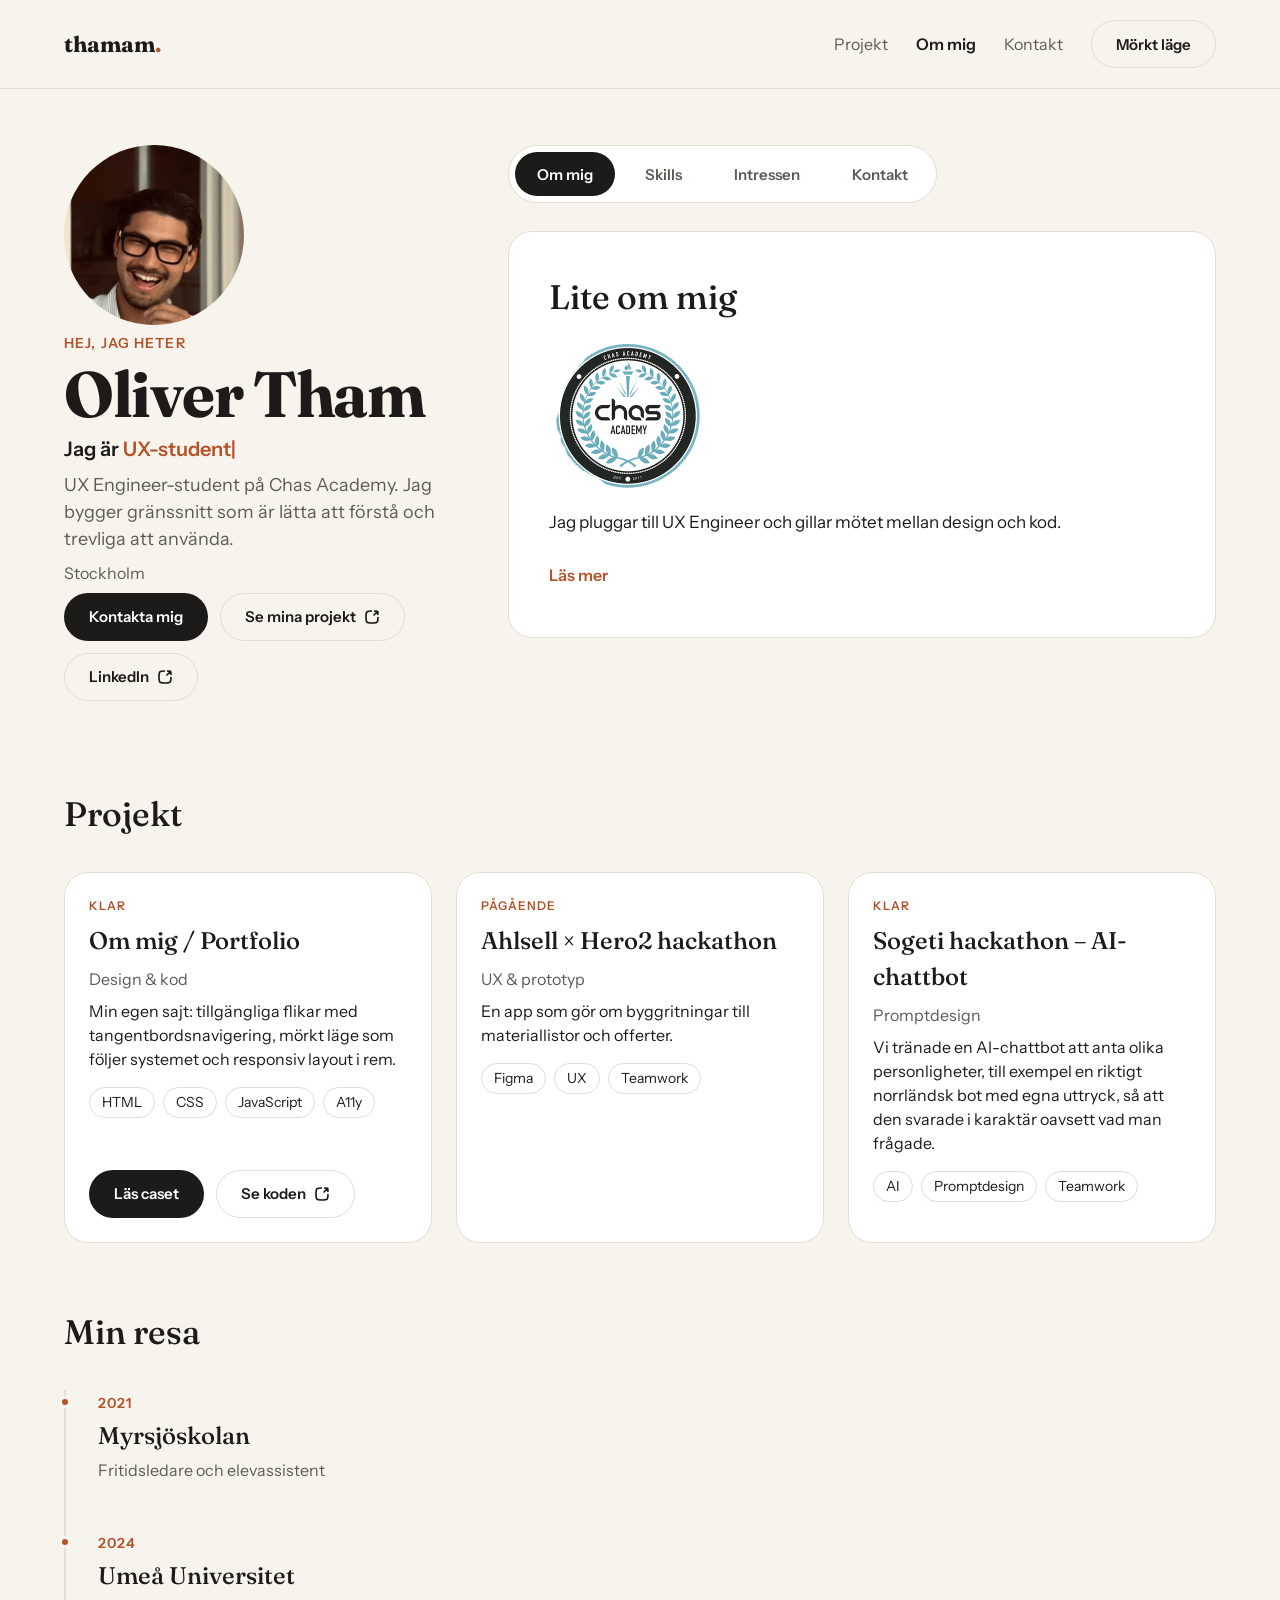
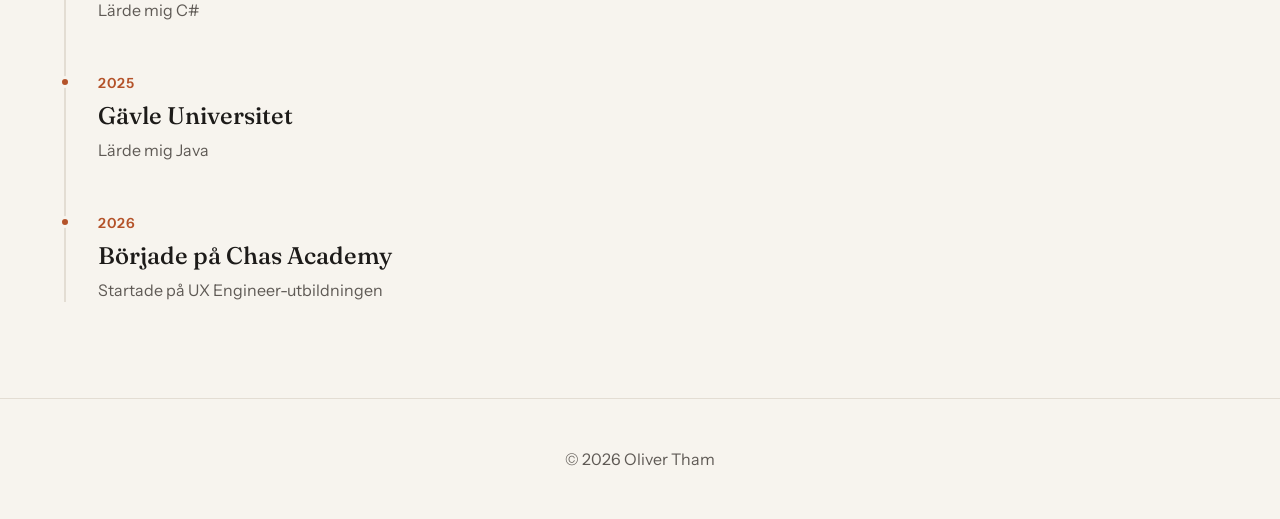
==== commit f580e3f2: "Add "Om mig" portfolio page and theme toggle functionality - Created a new HTML page for the portfol" ====
--- a/index.html
+++ b/index.html
@@ -3,7 +3,7 @@
   <head>
     <meta charset="UTF-8" />
     <meta name="viewport" content="width=device-width, initial-scale=1.0" />
-    <title>Om mig – Oliver Tham</title>
+    <title>Oliver Tham – UX Engineer Portfolio</title>
     <meta
       name="description"
       content="Oliver Tham – UX Engineer-student på Chas Academy i Stockholm. Jag bygger gränssnitt som är lätta att förstå och trevliga att använda."
@@ -15,18 +15,18 @@
 
     <!-- Förhandsvisning när länken delas (LinkedIn) -->
     <meta property="og:type" content="website" />
-    <meta
-      property="og:url"
-      content="https://gittytham.github.io/Om-mig-inlamning/"
-    />
-    <meta property="og:title" content="Oliver Tham – UX Engineer-student" />
+    <meta property="og:url" content="https://gittytham.github.io/Om-mig/" />
+    <meta
+      property="og:title"
+      content="Oliver Tham – UX Engineer Portfolio"
+    />
     <meta
       property="og:description"
       content="Jag bygger gränssnitt som är lätta att förstå och trevliga att använda."
     />
     <meta
       property="og:image"
-      content="https://gittytham.github.io/Om-mig-inlamning/og-image.jpg"
+      content="https://gittytham.github.io/Om-mig/og-image.jpg"
     />
     <meta property="og:image:width" content="1200" />
     <meta property="og:image:height" content="630" />
@@ -39,6 +39,7 @@
       rel="stylesheet"
     />
     <link rel="stylesheet" href="styles.css" />
+    <script src="theme.js" defer></script>
     <script src="script.js" defer></script>
   </head>
   <body>
@@ -178,12 +179,23 @@
             hidden
           >
             <h2>Det jag jobbar med</h2>
+
+            <h3 class="skill-heading">Det jag kan bygga</h3>
             <ul class="skill-list">
-              <li>HTML - Grundläggande</li>
-              <li>CSS - Grundläggande</li>
-              <li>JavaScript - Lär mig nu</li>
-              <li>C# - Grundläggande</li>
-              <li>Java - Grundläggande</li>
+              <li>Responsiva gränssnitt med HTML, CSS och JavaScript</li>
+              <li>Tillgänglighet: ARIA, tangentbordsnavigering, reducerad rörelse</li>
+              <li>Mörkt läge som följer systemets inställning</li>
+              <li>Prototyper i Figma</li>
+            </ul>
+
+            <h3 class="skill-heading">Verktyg &amp; språk</h3>
+            <ul class="tool-list">
+              <li>HTML</li>
+              <li>CSS</li>
+              <li>JavaScript</li>
+              <li>Figma</li>
+              <li>Git &amp; GitHub</li>
+              <li>C# &amp; Java (grunder)</li>
             </ul>
           </div>
           <div
@@ -212,7 +224,12 @@
             hidden
           >
             <h2>Säg hej</h2>
-            <form id="contact-form" novalidate>
+            <form
+              id="contact-form"
+              action="https://formspree.io/f/mdeagyng"
+              method="POST"
+              novalidate
+            >
               <label for="namn">Namn</label>
               <input type="text" id="namn" name="namn" required />
 
--- a/styles.css
+++ b/styles.css
@@ -411,6 +411,12 @@
   }
 }
 
+@media (prefers-reduced-motion: reduce) {
+  .cursor {
+    animation: none;
+  }
+}
+
 /* Formulär meddelande */
 
 .form-message {
@@ -424,6 +430,16 @@
 
 .form-message.success {
   color: var(--success);
+}
+
+/* Rubriker i Skills-fliken */
+.skill-heading {
+  margin: 1.5rem 0 0.5rem;
+  font-size: 0.875rem;
+  font-weight: 600;
+  letter-spacing: 0.08em;
+  text-transform: uppercase;
+  color: var(--accent);
 }
 
 /* Projekt */
@@ -476,7 +492,8 @@
   color: var(--muted);
 }
 
-.project-tags {
+.project-tags,
+.tool-list {
   list-style: none;
   padding: 0;
   margin: 0.5rem 0;
@@ -485,16 +502,19 @@
   gap: 0.5rem;
 }
 
-.project-tags li {
+.project-tags li,
+.tool-list li {
   font-size: 0.875rem;
   padding: 0.25rem 0.75rem;
   border: 1px solid var(--border);
   border-radius: 999px;
 }
 
-.project-card .btn {
+.project-actions {
   margin-top: auto;
-  align-self: flex-start;
+  display: flex;
+  flex-wrap: wrap;
+  gap: 0.75rem;
 }
 
 /* tids linje */
@@ -621,3 +641,171 @@
   white-space: nowrap;
   border: 0;
 }
+
+/* CASE-SIDA */
+.case {
+  max-width: 50rem;
+  margin: 0 auto;
+  padding: 3rem 1.25rem 6rem;
+}
+
+.back-link {
+  display: inline-block;
+  margin-bottom: 2rem;
+  color: var(--muted);
+  text-decoration: none;
+  font-weight: 600;
+}
+
+.back-link:hover {
+  color: var(--text);
+}
+
+.case-intro {
+  display: flex;
+  flex-direction: column;
+  gap: 1rem;
+}
+
+.case-lead {
+  margin: 0;
+  font-size: 1.25rem;
+  color: var(--muted);
+}
+
+/* Fakta-rutan: Roll, Tid, Verktyg, Länkar */
+.case-facts {
+  display: grid;
+  grid-template-columns: repeat(auto-fit, minmax(10rem, 1fr));
+  gap: 1.5rem;
+  margin: 1rem 0 0;
+  padding: 1.5rem 0;
+  border-top: 1px solid var(--border);
+  border-bottom: 1px solid var(--border);
+}
+
+.case-facts dt {
+  font-size: 0.75rem;
+  font-weight: 600;
+  letter-spacing: 0.08em;
+  text-transform: uppercase;
+  color: var(--accent);
+}
+
+.case-facts dd {
+  margin: 0.25rem 0 0;
+}
+
+.case-facts a {
+  color: var(--text);
+}
+
+.case-figure {
+  margin: 3rem 0;
+}
+
+.case-figure img {
+  width: 100%;
+  height: auto;
+  border: 1px solid var(--border);
+  border-radius: 1rem;
+}
+
+.case-figure figcaption {
+  margin-top: 0.75rem;
+  font-size: 0.875rem;
+  color: var(--muted);
+}
+
+/* Mörkt läge + mobil bredvid varandra */
+.case-gallery {
+  display: grid;
+  grid-template-columns: 2fr 1fr;
+  gap: 1.5rem;
+  align-items: start;
+  margin: 3rem 0;
+}
+
+.case-gallery .case-figure {
+  margin: 0;
+}
+
+.case-section {
+  margin: 3rem 0;
+}
+
+.case-section p,
+.decision-list p {
+  font-size: 1.0625rem;
+}
+
+.decision-list {
+  list-style: none;
+  counter-reset: beslut;
+  margin: 0;
+  padding: 0;
+  display: flex;
+  flex-direction: column;
+  gap: 1.5rem;
+}
+
+/* Numrering 01, 02 ... i accentfärgen */
+.decision-list li {
+  counter-increment: beslut;
+  position: relative;
+  padding-left: 3.5rem;
+}
+
+.decision-list li::before {
+  content: counter(beslut, decimal-leading-zero);
+  position: absolute;
+  left: 0;
+  top: 0.125rem;
+  font-family: var(--font-display);
+  font-size: 1.5rem;
+  color: var(--accent);
+}
+
+.decision-list h3 {
+  margin: 0 0 0.25rem;
+  font-family: var(--font-display);
+  font-size: 1.375rem;
+  font-weight: 500;
+}
+
+.decision-list p {
+  margin: 0;
+  color: var(--muted);
+}
+
+.case code {
+  font-size: 0.9em;
+  padding: 0.1em 0.35em;
+  background: var(--surface);
+  border: 1px solid var(--border);
+  border-radius: 0.375rem;
+}
+
+.next-list {
+  padding-left: 1.25rem;
+  font-size: 1.0625rem;
+}
+
+@media (max-width: 50em) {
+  .case {
+    padding-top: 2rem;
+  }
+
+  .case-gallery {
+    grid-template-columns: 1fr;
+  }
+
+  /* Mobilbilden blir annars enorm på en smal skärm */
+  .case-figure--phone {
+    max-width: 16rem;
+  }
+
+  .decision-list li {
+    padding-left: 2.75rem;
+  }
+}
